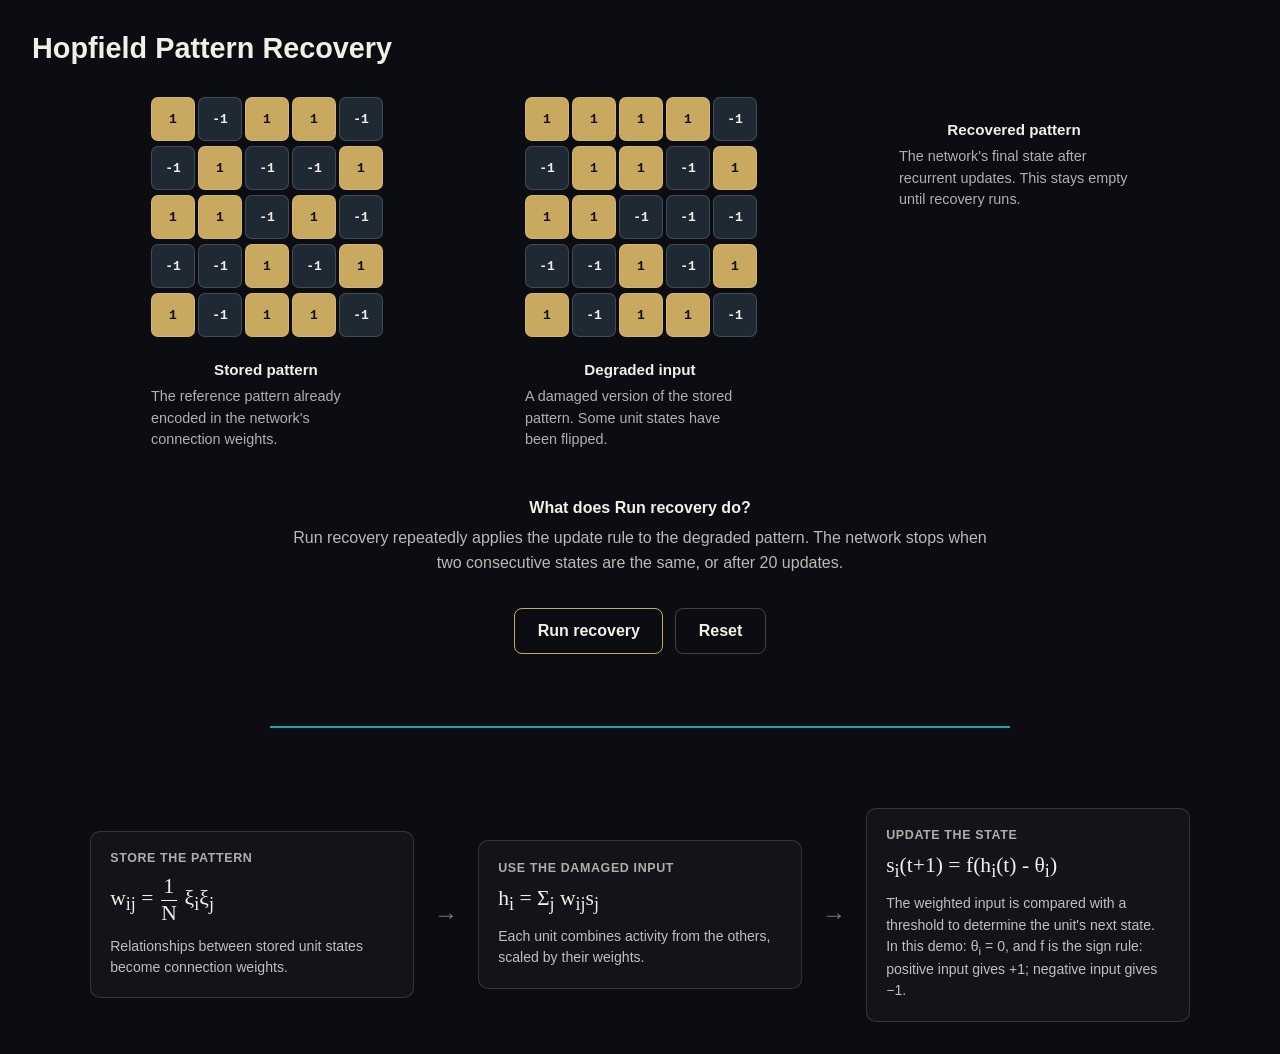
==== math/index.html @ f4f13bdc "Add Hopfield pattern recovery math interaction" ====
<!DOCTYPE html>
<html lang="en">

<head>
  <meta charset="UTF-8">
  <meta name="viewport" content="width=device-width" , initial-scale="1.0">
  <title>Hopfield Pattern Recovery</title>

  <link rel="stylesheet" href="style.css">

</head>

<body>

  <h1>Hopfield Pattern Recovery</h1>

  <div class="pattern-section">

    <div class="pattern-block">

      <div id="stored-pattern"></div>

      <div class="pattern-description">
        <h3>Stored pattern</h3>
        <p>
          The reference pattern already encoded in the network's
          connection weights.
        </p>
      </div>
    </div>


    <div class="pattern-block">

      <div id="degraded-pattern"></div>

      <div class="pattern-description">
        <h3>Degraded input</h3>
        <p>
          A damaged version of the stored pattern. Some unit states
          have been flipped.
        </p>
      </div>
    </div>


    <div class="pattern-block">

      <div id="updated-pattern"></div>

      <div class="pattern-description">
        <h3>Recovered pattern</h3>
        <p>
          The network's final state after recurrent updates.
          This stays empty until recovery runs.
        </p>
      </div>
    </div>

  </div>


  <div class="recovery-explainer">
    <h3>What does Run recovery do?</h3>
    <p>
      Run recovery repeatedly applies the update rule to the degraded pattern. The network stops when two consecutive
      states
      are the same, or after 20 updates.
    </p>
  </div>

  <div class="recovery-controls">
    <button id="run-recovery" type="button">
      Run recovery
    </button>

    <button id="reset-recovery" type="button">
      Reset
    </button>

    <p id="recovery-result"></p>
  </div>

  <div id="run-math" class="run-math"></div>

  <div class="math-pathway">

    <div class="math-step">
      <span class="math-label">Store the pattern</span>
      <div class="equation">
        w<sub>ij</sub> =
        <span class="fraction">
          <span>1</span>
          <span>N</span>
        </span>
        ξ<sub>i</sub>ξ<sub>j</sub>
      </div>
      <p>Relationships between stored unit states become connection weights.</p>
    </div>

    <div class="math-arrow">→</div>

    <div class="math-step">
      <span class="math-label">Use the damaged input</span>
      <div class="equation">
        h<sub>i</sub> =
        Σ<sub>j</sub>
        w<sub>ij</sub>s<sub>j</sub>
      </div>
      <p>Each unit combines activity from the others, scaled by their weights.</p>
    </div>

    <div class="math-arrow">→</div>

    <div class="math-step">
      <span class="math-label">Update the state</span>

      <div class="equation">
        s<sub>i</sub>(t+1) =
        f(h<sub>i</sub>(t) - θ<sub>i</sub>)
      </div>

      <p>
        The weighted input is compared with a threshold to determine the unit's next state.
      </p>

      <p class="math-note">
        In this demo: θ<sub>i</sub> = 0, and f is the sign rule:
        positive input gives +1; negative input gives −1.
      </p>
    </div>

  </div>

  <script src="script.js"></script>

</body>

</html>
---- math/style.css ----
body {
  margin: 0;
  padding: 2rem;
  background: #0b0d12;
  color: #f3efe6;
  font-family: Arial, sans-serif;
}

h1 {
  margin: 0 0 2rem;
  font-size: 1.8rem;
}

.pattern-section {
  display: grid;
  grid-template-columns: repeat(3, max-content);
  gap: 9rem;
  justify-content: center;
  align-items: start;
  margin-bottom: 3rem;
}

.pattern-section h2 {
  margin: 0 0 0.8rem;
  font-size: 1rem;
  font-weight: 600;
  text-align: center;
}

#stored-pattern,
#degraded-pattern,
#updated-pattern {
  display: grid;
  grid-template-columns: repeat(5, 42px);
  gap: 5px;
  justify-content: center;
  margin-left: auto;
  margin-right: auto;
}

#stored-pattern div,
#degraded-pattern div,
#updated-pattern div {
  width: 42px;
  height: 42px;
  display: flex;
  align-items: center;
  justify-content: center;
  border: 1px solid rgba(255, 255, 255, 0.16);
  border-radius: 7px;
  font-family: monospace;
  font-weight: 700;
}

.state-positive {
  background: #c9a85f;
  color: #111;
}

.state-negative {
  background: #1f2933;
  color: #f3efe6;
}

@media (max-width: 760px) {
  body {
    padding: 1.25rem;
  }

  .pattern-section {
    grid-template-columns: 1fr;
    justify-items: center;
    gap: 2rem;
  }
}

.math-pathway {
  margin: 3rem auto 0;
  display: grid;
  grid-template-columns: 1fr auto 1fr auto 1fr;
  gap: 1.25rem;
  align-items: center;
  max-width: 1100px;
}

.math-step {
  padding: 1.2rem;
  border: 1px solid rgba(255, 255, 255, 0.14);
  border-radius: 10px;
  background: rgba(255, 255, 255, 0.03);
}

.math-label {
  display: block;
  margin-bottom: 0.7rem;
  font-size: 0.78rem;
  font-weight: 700;
  letter-spacing: 0.05em;
  text-transform: uppercase;
  opacity: 0.7;
}

.equation {
  margin-bottom: 0.7rem;
  font-family: Georgia, serif;
  font-size: 1.35rem;
}

.math-step p {
  margin: 0;
  font-size: 0.88rem;
  line-height: 1.5;
  opacity: 0.78;
}

.math-arrow {
  font-size: 1.5rem;
  opacity: 0.45;
}

.fraction {
  display: inline-flex;
  flex-direction: column;
  vertical-align: middle;
  text-align: center;
  line-height: 1;
  margin: 0 0.15rem;
}

.fraction span:first-child {
  padding: 0 0.15rem 0.12rem;
  border-bottom: 1px solid currentColor;
}

.fraction span:last-child {
  padding-top: 0.12rem;
}

@media (max-width: 760px) {
  body {
    padding: 1rem;
  }

  h1 {
    font-size: 1.5rem;
    text-align: center;
  }

  .pattern-section {
    grid-template-columns: 1fr;
    justify-items: center;
    gap: 2.5rem;
  }

  .pattern-block {
    width: 100%;
    max-width: 260px;
  }

  .math-pathway {
    grid-template-columns: 1fr;
  }

  .math-arrow {
    text-align: center;
    transform: rotate(90deg);
  }
}

.math-note {
  margin-top: 0.7rem;
  font-size: 0.8rem;
  line-height: 1.45;
  opacity: 0.62;
}

.recovery-controls {
  display: flex;
  justify-content: center;
  align-items: center;
  gap: 0.75rem;
  flex-wrap: wrap;
  margin: 2rem 0 3rem;
}

#recovery-result {
  flex-basis: 100%;
  width: 100%;
  margin: 0.75rem 0 0;
  text-align: center;
  font-size: 0.9rem;
  line-height: 1.5;
  opacity: 0.8;
}

#run-recovery {
  padding: 0.8rem 1.4rem;
  border: 1px solid #c9a85f;
  border-radius: 8px;
  background: transparent;
  color: #f3efe6;
  font: inherit;
  font-weight: 700;
  cursor: pointer;
}

#run-recovery:hover {
  background: rgba(201, 168, 95, 0.12);
}

#run-recovery.is-active {
  background: #1aa6a6;
  color: #081012;
  border-color: #1aa6a6;
}

.pattern-block {
  max-width: 220px;
}

.pattern-block p {
  margin: 0 0 1rem;
  font-size: 0.9rem;
  line-height: 1.5;
  opacity: 0.72;
}

.recovery-explainer {
  max-width: 700px;
  margin: 0 auto 1.5rem;
  text-align: center;
}

.recovery-explainer h3 {
  margin-bottom: 0.5rem;
  font-size: 1rem;
}

.recovery-explainer p {
  margin: 0;
  line-height: 1.6;
  opacity: 0.76;
}

#reset-recovery {
  padding: 0.8rem 1.4rem;
  border: 1px solid rgba(255, 255, 255, 0.22);
  border-radius: 8px;
  background: transparent;
  color: #f3efe6;
  font: inherit;
  font-weight: 700;
  cursor: pointer;
}

#reset-recovery:hover {
  background: rgba(201, 168, 95, 0.12);
}

.run-math {
  max-width: 700px;
  margin: 1.5rem auto 0;
  padding: 1rem 1.25rem;
  border-top: 2px solid #1aa6a6;
  line-height: 1.55;
  text-align: center;
}

.run-math p {
  margin: 0.45rem 0 0;
  opacity: 0.82;
}

.pattern-block {
  max-width: 230px;
}

.pattern-description {
  margin-top: 1.5rem;
}

.pattern-description h3 {
  margin: 0 0 0.5rem;
  font-size: 0.95rem;
  text-align: center;
}

.pattern-description p {
  margin: 0;
  font-size: 0.9rem;
  line-height: 1.5;
  opacity: 0.72;
}

.pattern-block .pattern-description h3 {
  text-align: center;
}
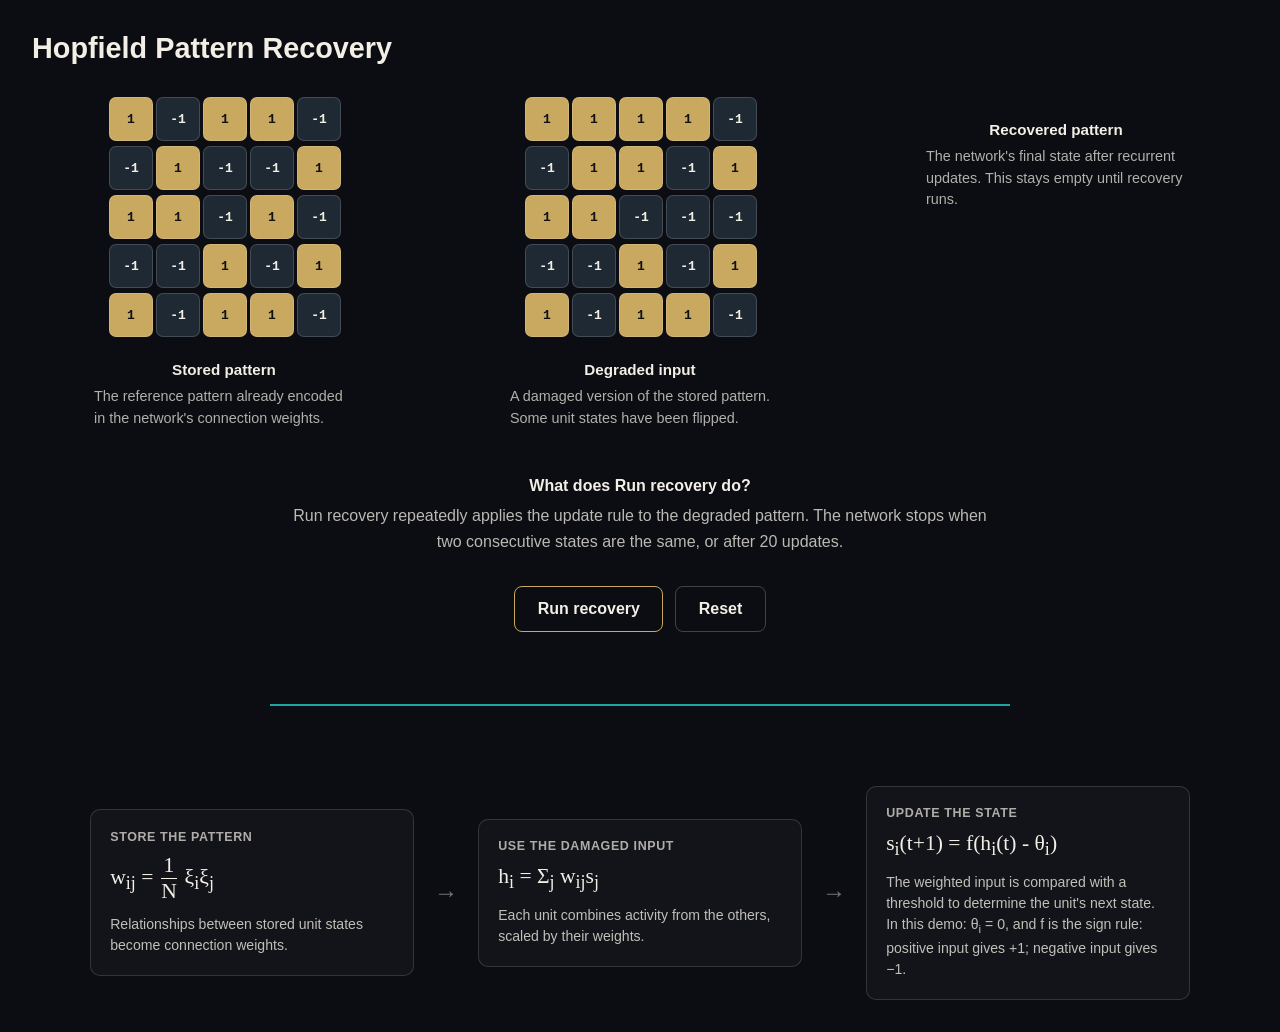
==== commit 31c980b5: "Grid override and iframe resize." ====
--- a/math/index.html
+++ b/math/index.html
@@ -136,4 +136,38 @@
 
 </body>
 
+<script>
+  (() => {
+    let lastHeight = 0;
+
+    function reportHeight() {
+      const height = Math.ceil(
+        document.body.getBoundingClientRect().height
+      );
+
+      if (Math.abs(height - lastHeight) < 2) return;
+
+      lastHeight = height;
+
+      window.parent.postMessage({
+        type: "alice-embed-height",
+        height: height
+      }, "https://aliceisin.com");
+    }
+
+    const observer = new ResizeObserver(reportHeight);
+    observer.observe(document.body);
+
+    window.addEventListener("load", reportHeight);
+    window.addEventListener("resize", reportHeight);
+
+    if (document.fonts) {
+      document.fonts.ready.then(reportHeight);
+    }
+
+    reportHeight();
+  })();
+</script>
+
+
 </html>
--- a/math/style.css
+++ b/math/style.css
@@ -294,4 +294,34 @@
 
 .pattern-block .pattern-description h3 {
   text-align: center;
+}
+
+/* Responsive Hopfield pattern override, stacks patterns when necessary */
+.pattern-section {
+  grid-template-columns: repeat(3, minmax(0, 1fr));
+  gap: clamp(1rem, 2.5vw, 2rem);
+  width: 100%;
+  justify-items: center;
+}
+
+.pattern-block {
+  width: 100%;
+  max-width: 260px;
+  min-width: 0;
+}
+
+@media (max-width: 840px) {
+  .pattern-section {
+    grid-template-columns: 1fr;
+    gap: 2.5rem;
+  }
+
+  .math-pathway {
+    grid-template-columns: 1fr;
+  }
+
+  .math-arrow {
+    text-align: center;
+    transform: rotate(90deg);
+  }
 }
